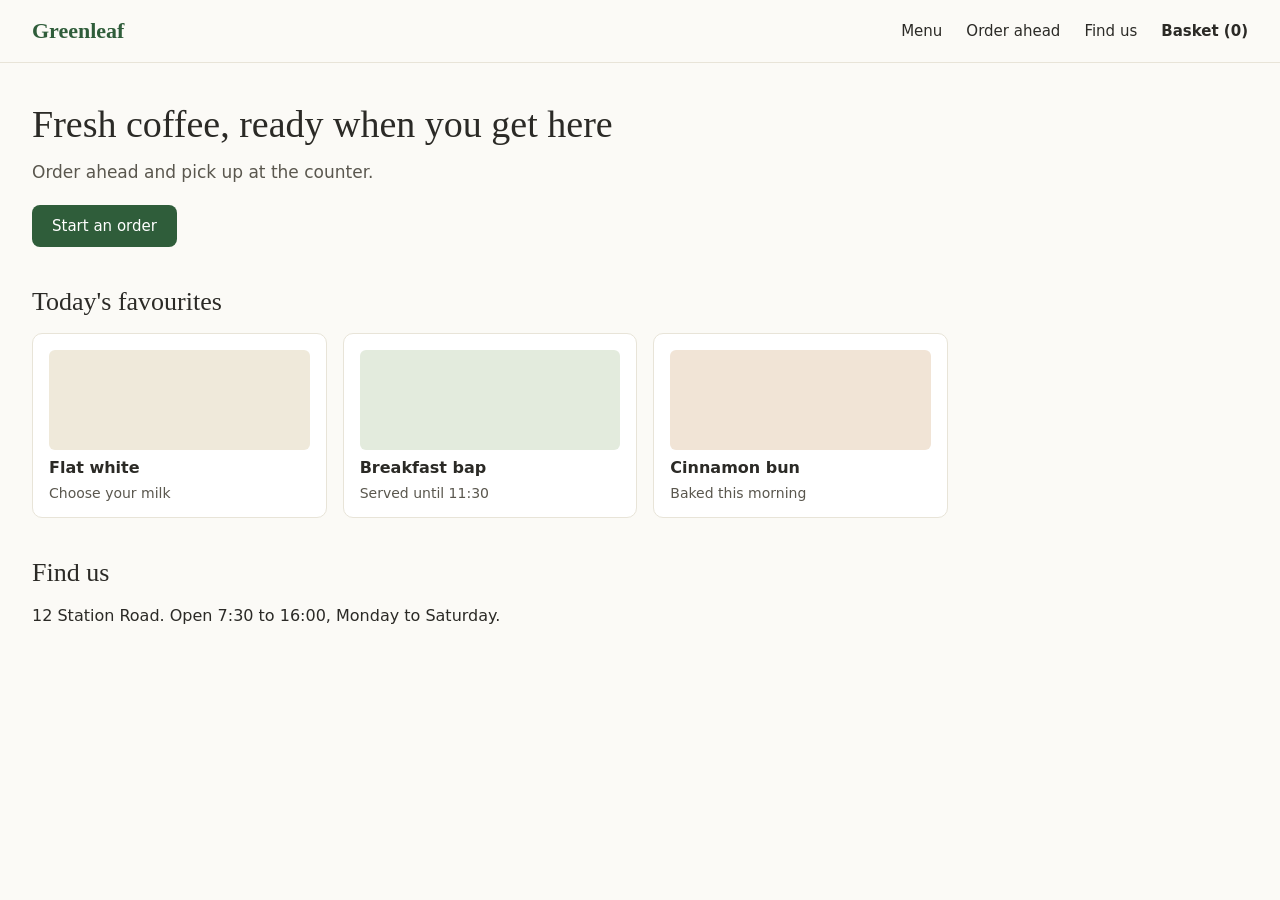
==== tests/greenleaf/prototype/index.html @ 2ffd0eaa "Add files via upload" ====
<!doctype html>
<html lang="en-GB">
<head>
<meta charset="utf-8">
<meta name="viewport" content="width=device-width, initial-scale=1">
<title>Greenleaf Café</title>
<link rel="stylesheet" href="site.css">
<script src="basket.js"></script>
</head>
<body>
<header>
  <a class="logo" href="index.html">Greenleaf</a>
  <nav>
    <a href="menu.html">Menu</a>
    <a href="order.html">Order ahead</a>
    <a href="#find-us">Find us</a>
    <a href="order.html"><strong>Basket (<span class="basket-count">0</span>)</strong></a>
  </nav>
</header>
<main>
  <h1>Fresh coffee, ready when you get here</h1>
  <p class="lead">Order ahead and pick up at the counter.</p>
  <a class="btn" href="menu.html">Start an order</a>

  <h2>Today's favourites</h2>
  <div class="grid">
    <div class="item"><div class="pic"></div><strong>Flat white</strong><span>Choose your milk</span></div>
    <div class="item"><div class="pic" style="background:#E3EBDD"></div><strong>Breakfast bap</strong><span>Served until 11:30</span></div>
    <div class="item"><div class="pic" style="background:#F1E4D6"></div><strong>Cinnamon bun</strong><span>Baked this morning</span></div>
  </div>

  <h2 id="find-us">Find us</h2>
  <p>12 Station Road. Open 7:30 to 16:00, Monday to Saturday.</p>
</main>
</body>
</html>
---- tests/greenleaf/prototype/site.css ----
* { box-sizing: border-box; }
body { margin: 0; font-family: system-ui, -apple-system, "Segoe UI", sans-serif; color: #2B2A26; background: #FBFAF6; }
a { color: #2F5D3A; }
header { display: flex; align-items: center; justify-content: space-between; gap: 16px; padding: 18px 32px; border-bottom: 1px solid #E8E4D8; flex-wrap: wrap; }
.logo { font-family: Georgia, serif; font-size: 22px; font-weight: 700; color: #2F5D3A; text-decoration: none; }
nav { display: flex; gap: 24px; font-size: 15px; flex-wrap: wrap; }
nav a { color: #2B2A26; text-decoration: none; }
nav a:hover { text-decoration: underline; }
main { padding: 40px 32px; max-width: 980px; }
h1 { font-family: Georgia, serif; font-weight: 400; font-size: 38px; line-height: 1.15; margin: 0 0 12px; }
h2 { font-family: Georgia, serif; font-weight: 400; font-size: 26px; margin: 40px 0 16px; }
p { line-height: 1.55; }
.lead { font-size: 17px; color: #5A574E; margin: 0 0 20px; }
.btn { display: inline-block; padding: 12px 20px; border-radius: 8px; background: #2F5D3A; color: #fff; text-decoration: none; font-size: 15px; font-weight: 500; border: none; cursor: pointer; font-family: inherit; }
.btn.secondary { background: #fff; color: #2F5D3A; border: 1px solid #2F5D3A; }
.grid { display: grid; grid-template-columns: repeat(3, minmax(0, 1fr)); gap: 16px; }
.item { background: #fff; border: 1px solid #E8E4D8; border-radius: 10px; padding: 16px; display: flex; flex-direction: column; gap: 8px; }
.item .pic { height: 100px; border-radius: 6px; background: #EFE9DA; }
.item strong { font-size: 16px; }
.item span { font-size: 14px; color: #5A574E; }
.item select { padding: 8px; border-radius: 6px; border: 1px solid #D8D2C2; font: inherit; }
.chips { display: flex; gap: 8px; flex-wrap: wrap; }
.chips a { padding: 6px 14px; border-radius: 999px; border: 1px solid #D8D2C2; text-decoration: none; color: #2B2A26; font-size: 14px; background: #fff; }
.tag { display: inline-block; font-size: 12px; padding: 2px 8px; border-radius: 999px; background: #E3EBDD; color: #2F5D3A; align-self: flex-start; }
.panel { background: #fff; border: 1px solid #E8E4D8; border-radius: 10px; padding: 20px; margin-bottom: 16px; }
.added { color: #2F5D3A; font-size: 14px; min-height: 20px; }
section:target h2 { background: #FFF5D6; }
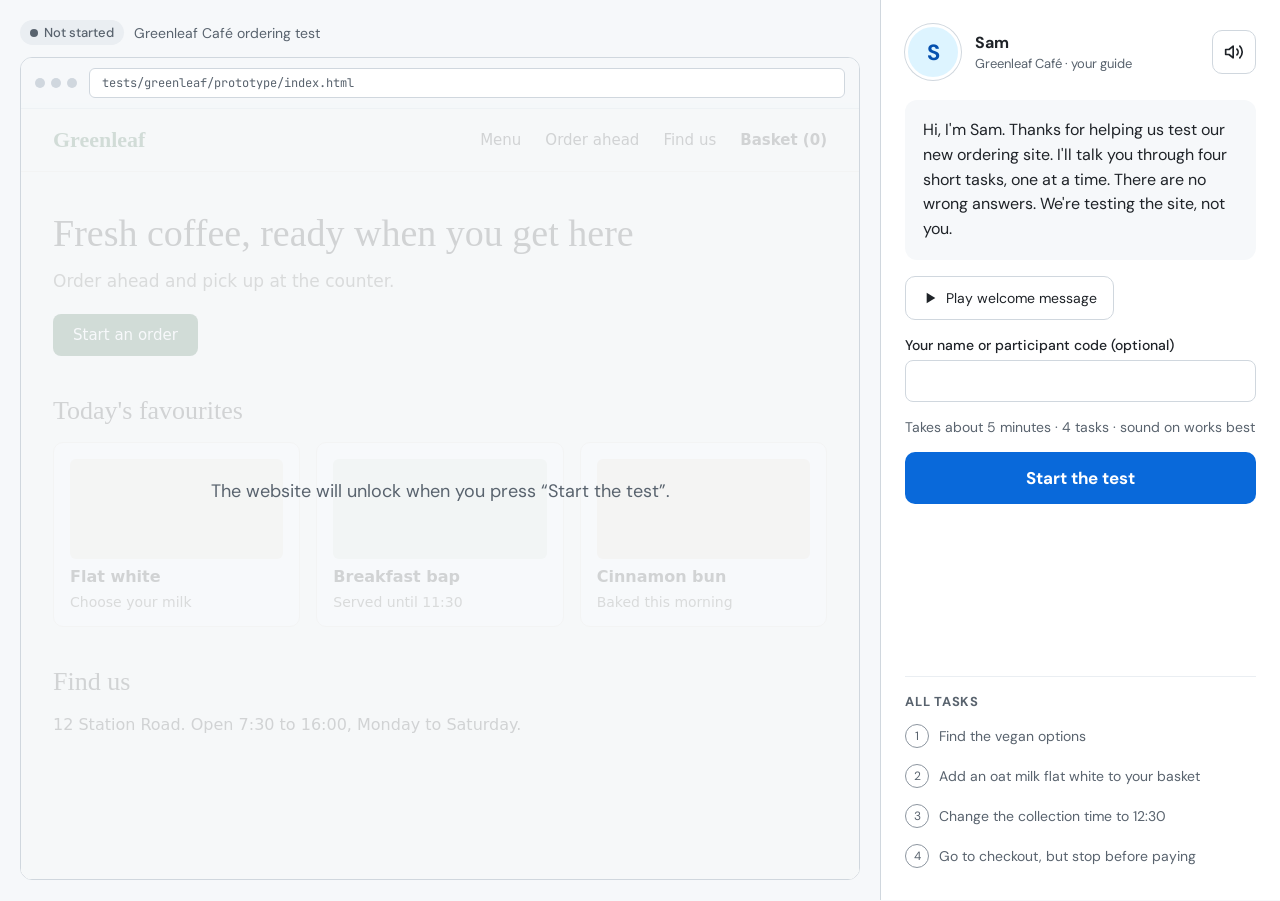
==== commit 9fc0e453: "Add files via upload" ====
--- a/tests/greenleaf/prototype/index.html
+++ b/tests/greenleaf/prototype/index.html
@@ -3,34 +3,623 @@
 <head>
 <meta charset="utf-8">
 <meta name="viewport" content="width=device-width, initial-scale=1">
-<title>Greenleaf Café</title>
-<link rel="stylesheet" href="site.css">
-<script src="basket.js"></script>
+<title>User test</title>
+<link rel="preconnect" href="https://fonts.googleapis.com">
+<link href="https://fonts.googleapis.com/css2?family=DM+Sans:wght@400;500;700&family=JetBrains+Mono:wght@400;500&display=swap" rel="stylesheet">
+<style>
+  :root {
+    --bg: #F6F8FA; --panel: #FFFFFF; --text: #1F2328; --muted: #59636E;
+    --line: #D0D7DE; --soft: #EAEEF2; --blue: #0969DA; --blue-dark: #0550AE;
+    --blue-soft: #DDF4FF; --green: #1A7F37; --green-dark: #116329; --green-soft: #DAFBE1;
+  }
+  * { box-sizing: border-box; }
+  html, body { margin: 0; height: 100%; }
+  body { font-family: 'DM Sans', system-ui, sans-serif; color: var(--text); background: var(--bg); }
+  button { font-family: inherit; cursor: pointer; }
+  button:focus-visible, a:focus-visible, input:focus-visible, textarea:focus-visible { outline: 3px solid var(--blue); outline-offset: 2px; }
+  a { color: var(--blue); }
+  [hidden] { display: none !important; }
+  .sr-only { position: absolute; width: 1px; height: 1px; overflow: hidden; clip: rect(0 0 0 0); white-space: nowrap; }
+
+  .app { display: flex; height: 100vh; }
+  .stage { flex: 1 1 auto; min-width: 0; padding: 20px; display: flex; flex-direction: column; gap: 12px; }
+  .stage-bar { display: flex; align-items: center; justify-content: space-between; gap: 12px; }
+  .stage-bar .left { display: flex; align-items: center; gap: 10px; min-width: 0; }
+  .pill { display: inline-flex; align-items: center; gap: 6px; padding: 4px 10px; border-radius: 999px; background: var(--blue-soft); color: var(--blue-dark); font-size: 13px; font-weight: 500; white-space: nowrap; }
+  .pill::before { content: ""; width: 8px; height: 8px; border-radius: 50%; background: var(--blue); }
+  .pill.waiting { background: var(--soft); color: var(--muted); }
+  .pill.waiting::before { background: var(--muted); }
+  #testTitle { font-size: 14px; color: var(--muted); white-space: nowrap; overflow: hidden; text-overflow: ellipsis; }
+  .linkish { background: none; border: none; color: var(--blue); font-size: 14px; padding: 8px; text-decoration: underline; }
+
+  .browser { flex: 1 1 auto; min-height: 0; background: #fff; border: 1px solid var(--line); border-radius: 12px; overflow: hidden; display: flex; flex-direction: column; position: relative; }
+  .browser-bar { display: flex; align-items: center; gap: 12px; padding: 10px 14px; border-bottom: 1px solid var(--line); background: var(--bg); }
+  .dots { display: flex; gap: 6px; }
+  .dots span { width: 10px; height: 10px; border-radius: 50%; background: var(--line); }
+  .addr { flex: 1 1 auto; min-width: 0; padding: 6px 12px; border-radius: 6px; background: #fff; border: 1px solid var(--line); font-family: 'JetBrains Mono', monospace; font-size: 12px; color: var(--muted); white-space: nowrap; overflow: hidden; text-overflow: ellipsis; }
+  iframe { flex: 1 1 auto; width: 100%; border: 0; background: #fff; }
+  .cover { position: absolute; inset: 45px 0 0 0; background: rgba(246, 248, 250, 0.82); display: flex; align-items: center; justify-content: center; font-size: 18px; color: var(--muted); text-align: center; padding: 24px; }
+
+  .panel { flex: 0 0 400px; background: var(--panel); border-left: 1px solid var(--line); padding: 24px; display: flex; flex-direction: column; gap: 20px; overflow-y: auto; }
+  .host { display: flex; align-items: center; gap: 14px; }
+  .avatar { width: 56px; height: 56px; border-radius: 50%; background: var(--blue-soft); color: var(--blue-dark); display: flex; align-items: center; justify-content: center; font-size: 22px; font-weight: 700; flex: 0 0 auto; border: 3px solid #fff; box-shadow: 0 0 0 1px var(--line); overflow: hidden; transition: border-color .2s; }
+  .avatar img { width: 100%; height: 100%; object-fit: cover; }
+  .avatar.speaking { border-color: var(--blue); animation: pulse 1.4s ease-in-out infinite; }
+  @keyframes pulse { 50% { box-shadow: 0 0 0 6px var(--blue-soft); } }
+  @media (prefers-reduced-motion: reduce) { .avatar.speaking { animation: none; } }
+  .host-text { display: flex; flex-direction: column; gap: 2px; min-width: 0; }
+  .host-text strong { font-size: 16px; }
+  .host-text span { font-size: 13px; color: var(--muted); }
+  .icon-btn { margin-left: auto; width: 44px; height: 44px; border-radius: 10px; border: 1px solid var(--line); background: #fff; display: flex; align-items: center; justify-content: center; color: var(--text); flex: 0 0 auto; }
+
+  .stack { display: flex; flex-direction: column; gap: 16px; }
+  .bubble { margin: 0; background: var(--bg); border-radius: 12px; padding: 18px; font-size: 16px; line-height: 1.55; white-space: pre-line; }
+  .meta { margin: 0; font-size: 14px; color: var(--muted); }
+  label.field { display: flex; flex-direction: column; gap: 6px; font-size: 14px; font-weight: 500; }
+  label.field input, label.field textarea { font: inherit; font-weight: 400; font-size: 15px; padding: 10px 12px; border: 1px solid var(--line); border-radius: 8px; }
+  .btn { min-height: 44px; padding: 0 16px; border-radius: 10px; border: 1px solid var(--line); background: #fff; font-size: 15px; color: var(--text); display: inline-flex; align-items: center; justify-content: center; gap: 8px; }
+  .btn.small { align-self: flex-start; font-size: 14px; }
+  .btn.primary { min-height: 52px; border: none; background: var(--blue); color: #fff; font-size: 17px; font-weight: 700; }
+  .btn.go { min-height: 52px; border: none; background: var(--green); color: #fff; font-size: 17px; font-weight: 700; }
+  .btn:disabled { opacity: .6; cursor: default; }
+
+  .progress-top { display: flex; justify-content: space-between; font-size: 14px; color: var(--muted); }
+  .bar { height: 6px; background: var(--soft); border-radius: 3px; overflow: hidden; margin-top: 8px; }
+  .bar div { height: 100%; width: 0; background: var(--blue); border-radius: 3px; transition: width .4s; }
+  .card { border: 2px solid var(--blue); border-radius: 12px; padding: 18px; display: flex; flex-direction: column; gap: 12px; transition: border-color .2s, background .2s; }
+  .card h2 { margin: 0; font-size: 21px; line-height: 1.3; }
+  .card p { margin: 0; font-size: 16px; line-height: 1.55; color: #31373D; white-space: pre-line; }
+  .hint { display: flex; align-items: center; gap: 8px; font-size: 13px; color: var(--muted); border-top: 1px solid var(--soft); padding-top: 10px; }
+  .card.complete { border-color: var(--green); background: var(--green-soft); }
+  .card.complete .hint { color: var(--green-dark); font-weight: 700; }
+
+  .done-box { background: var(--green-soft); border-radius: 12px; padding: 18px; display: flex; flex-direction: column; gap: 6px; }
+  .done-box strong { font-size: 19px; color: var(--green-dark); }
+  .done-box span { font-size: 15px; line-height: 1.5; white-space: pre-line; }
+  table { width: 100%; border-collapse: collapse; font-size: 14px; }
+  td { padding: 8px 0; border-bottom: 1px solid var(--soft); vertical-align: top; }
+  td.num { font-family: 'JetBrains Mono', monospace; color: var(--muted); text-align: right; white-space: nowrap; padding-left: 12px; }
+  .status { font-size: 14px; margin: 0; }
+  .status.ok { color: var(--green-dark); }
+  .status.warn { color: #9A6700; }
+
+  .list { margin-top: auto; border-top: 1px solid var(--soft); padding-top: 16px; }
+  .list h3 { margin: 0 0 6px; font-size: 13px; color: var(--muted); text-transform: uppercase; letter-spacing: .06em; }
+  .list ol { list-style: none; margin: 0; padding: 0; }
+  .list li { display: flex; align-items: center; gap: 10px; padding: 8px 0; font-size: 14px; }
+  .mark { width: 24px; height: 24px; border-radius: 50%; display: flex; align-items: center; justify-content: center; font-size: 12px; flex: 0 0 auto; border: 1px solid #8C959F; color: var(--muted); }
+  li.current .mark { background: var(--blue); border-color: var(--blue); color: #fff; font-weight: 700; }
+  li.done .mark { background: var(--green); border-color: var(--green); color: #fff; }
+  li.skipped .mark { background: var(--soft); }
+  li.upcoming span.t { color: var(--muted); }
+
+  .small-screen, .error-screen { display: none; position: fixed; inset: 0; background: var(--bg); align-items: center; justify-content: center; padding: 32px; text-align: center; }
+  .small-screen div, .error-screen div { max-width: 420px; display: flex; flex-direction: column; gap: 12px; }
+  .small-screen h1, .error-screen h1 { margin: 0; font-size: 24px; }
+  .small-screen p, .error-screen p { margin: 0; font-size: 16px; line-height: 1.5; color: var(--muted); }
+  .error-screen.show { display: flex; }
+  @media (max-width: 899px) {
+    .app { display: none; }
+    .small-screen { display: flex; }
+  }
+</style>
 </head>
 <body>
-<header>
-  <a class="logo" href="index.html">Greenleaf</a>
-  <nav>
-    <a href="menu.html">Menu</a>
-    <a href="order.html">Order ahead</a>
-    <a href="#find-us">Find us</a>
-    <a href="order.html"><strong>Basket (<span class="basket-count">0</span>)</strong></a>
-  </nav>
-</header>
-<main>
-  <h1>Fresh coffee, ready when you get here</h1>
-  <p class="lead">Order ahead and pick up at the counter.</p>
-  <a class="btn" href="menu.html">Start an order</a>
-
-  <h2>Today's favourites</h2>
-  <div class="grid">
-    <div class="item"><div class="pic"></div><strong>Flat white</strong><span>Choose your milk</span></div>
-    <div class="item"><div class="pic" style="background:#E3EBDD"></div><strong>Breakfast bap</strong><span>Served until 11:30</span></div>
-    <div class="item"><div class="pic" style="background:#F1E4D6"></div><strong>Cinnamon bun</strong><span>Baked this morning</span></div>
+
+<div class="small-screen" role="alert">
+  <div>
+    <h1>Please use a laptop or desktop</h1>
+    <p>This test is for a website viewed on a bigger screen. Open this link on a computer, or make your browser window wider.</p>
   </div>
-
-  <h2 id="find-us">Find us</h2>
-  <p>12 Station Road. Open 7:30 to 16:00, Monday to Saturday.</p>
-</main>
+</div>
+
+<div class="error-screen" id="errorScreen" role="alert">
+  <div>
+    <h1>This test couldn't be loaded</h1>
+    <p id="errorText"></p>
+  </div>
+</div>
+
+<div class="app" id="app">
+  <main class="stage">
+    <div class="stage-bar">
+      <div class="left">
+        <span class="pill waiting" id="statePill">Not started</span>
+        <span id="testTitle"></span>
+      </div>
+      <button type="button" class="linkish" id="leaveBtn" hidden>Finish early</button>
+    </div>
+    <div class="browser">
+      <div class="browser-bar">
+        <div class="dots" aria-hidden="true"><span></span><span></span><span></span></div>
+        <div class="addr" id="addr" aria-label="Current page in the prototype"></div>
+      </div>
+      <iframe id="proto" title="Website being tested"></iframe>
+      <div class="cover" id="cover">The website will unlock when you press “Start the test”.</div>
+    </div>
+  </main>
+
+  <aside class="panel" aria-label="Test guide">
+    <div class="host">
+      <div class="avatar" id="avatar" aria-hidden="true"></div>
+      <div class="host-text">
+        <strong id="guideName"></strong>
+        <span id="guideRole"></span>
+      </div>
+      <button type="button" class="icon-btn" id="audioBtn" aria-pressed="true" aria-label="Audio guide is on. Turn it off">
+        <svg id="iconOn" width="20" height="20" viewBox="0 0 24 24" fill="none" stroke="currentColor" stroke-width="2" stroke-linecap="round" stroke-linejoin="round" aria-hidden="true"><path d="M11 5 6 9H2v6h4l5 4V5z"/><path d="M15.5 8.5a5 5 0 0 1 0 7"/><path d="M19 5a10 10 0 0 1 0 14"/></svg>
+        <svg id="iconOff" hidden width="20" height="20" viewBox="0 0 24 24" fill="none" stroke="currentColor" stroke-width="2" stroke-linecap="round" stroke-linejoin="round" aria-hidden="true"><path d="M11 5 6 9H2v6h4l5 4V5z"/><path d="m22 9-6 6"/><path d="m16 9 6 6"/></svg>
+      </button>
+    </div>
+
+    <!-- Welcome -->
+    <section class="stack" id="welcomeView">
+      <p class="bubble" id="welcomeText"></p>
+      <button type="button" class="btn small" id="introBtn">
+        <svg width="16" height="16" viewBox="0 0 24 24" fill="currentColor" aria-hidden="true"><path d="M7 4v16l13-8z"/></svg>
+        Play welcome message
+      </button>
+      <label class="field">Your name or participant code (optional)
+        <input type="text" id="participant" autocomplete="off">
+      </label>
+      <p class="meta" id="meta"></p>
+      <button type="button" class="btn primary" id="startBtn">Start the test</button>
+    </section>
+
+    <!-- Task -->
+    <section class="stack" id="taskView" hidden>
+      <div>
+        <div class="progress-top"><span id="taskCount"></span><span id="speakingLabel"></span></div>
+        <div class="bar"><div id="barFill"></div></div>
+      </div>
+      <div class="card" id="card">
+        <h2 id="taskTitle" tabindex="-1"></h2>
+        <p id="taskText"></p>
+        <button type="button" class="btn small" id="replayBtn">
+          <svg width="16" height="16" viewBox="0 0 24 24" fill="none" stroke="currentColor" stroke-width="2" stroke-linecap="round" stroke-linejoin="round" aria-hidden="true"><path d="M3 12a9 9 0 1 0 3-6.7L3 8"/><path d="M3 3v5h5"/></svg>
+          Hear it again
+        </button>
+        <div class="hint" id="hint"></div>
+      </div>
+      <button type="button" class="btn go" id="doneBtn">
+        <svg width="20" height="20" viewBox="0 0 24 24" fill="none" stroke="currentColor" stroke-width="2.5" stroke-linecap="round" stroke-linejoin="round" aria-hidden="true"><path d="M20 6 9 17l-5-5"/></svg>
+        I've done this
+      </button>
+      <button type="button" class="btn" id="skipBtn">I'm stuck, skip this task</button>
+    </section>
+
+    <!-- Finish -->
+    <section class="stack" id="finishView" hidden>
+      <div class="done-box">
+        <strong>That's everything, thank you</strong>
+        <span id="thanksText"></span>
+      </div>
+      <label class="field">Anything else you'd like to tell us? (optional)
+        <textarea id="comment" rows="4"></textarea>
+      </label>
+      <button type="button" class="btn primary" id="sendBtn">Send my results</button>
+      <p class="status" id="sendStatus" role="status"></p>
+      <button type="button" class="btn small" id="downloadBtn" hidden>Download my results</button>
+      <div>
+        <h3 style="margin:0 0 6px;font-size:14px">Your session</h3>
+        <table><tbody id="resultsBody"></tbody></table>
+      </div>
+    </section>
+
+    <div class="list" id="listWrap">
+      <h3>All tasks</h3>
+      <ol id="taskList"></ol>
+    </div>
+  </aside>
+</div>
+
+<div class="sr-only" aria-live="polite" id="live"></div>
+
+<script>
+(() => {
+  // Which test to run: index.html?test=folder-name (folders live in tests/)
+  const DEFAULT_TEST = 'greenleaf';
+  const params = new URLSearchParams(location.search);
+  const testId = (params.get('test') || DEFAULT_TEST).replace(/[^a-z0-9_-]/gi, '');
+  const base = 'tests/' + testId + '/';
+  const $ = id => document.getElementById(id);
+
+  let test = null;
+  let tasks = [];
+  let step = -1;
+  let audioOn = true;
+  let speaking = false;
+  let currentAudio = null;
+  let results = [];
+  let taskStart = 0, clicks = 0, pages = 0, lastLoc = '';
+  let completing = false;
+  let sameOrigin = true;
+  let startedAt = null;
+  let sent = false;
+
+  // ---------- loading ----------
+  async function load() {
+    try {
+      if (params.get('preview') === '1') {
+        const saved = JSON.parse(localStorage.getItem('usertest-preview') || 'null');
+        if (!saved) throw new Error('No preview found. Press Preview again in the builder.');
+        test = saved;
+      } else {
+        const r = await fetch(base + 'test.json', { cache: 'no-store' });
+        if (!r.ok) throw new Error('Could not find ' + base + 'test.json (error ' + r.status + ').');
+        test = await r.json();
+      }
+    } catch (e) {
+      $('errorText').textContent = e.message;
+      $('errorScreen').classList.add('show');
+      $('app').hidden = true;
+      return;
+    }
+    tasks = Array.isArray(test.tasks) ? test.tasks : [];
+    setup();
+  }
+
+  function setup() {
+    const g = test.guide || {};
+    document.title = (test.title || 'User test');
+    $('testTitle').textContent = test.title || '';
+    $('guideName').textContent = g.name || 'Your guide';
+    $('guideRole').textContent = g.role || '';
+    if (g.photo) {
+      const img = document.createElement('img');
+      img.src = assetUrl(g.photo);
+      img.alt = '';
+      img.onerror = () => { $('avatar').textContent = initial(g.name); };
+      $('avatar').appendChild(img);
+    } else {
+      $('avatar').textContent = initial(g.name);
+    }
+    $('welcomeText').textContent = test.welcome || 'Thanks for taking part. I will guide you through a few short tasks.';
+    const mins = test.minutes ? 'Takes about ' + test.minutes + ' minutes · ' : '';
+    $('meta').textContent = mins + tasks.length + ' task' + (tasks.length === 1 ? '' : 's') + ' · sound on works best';
+    $('thanksText').textContent = test.thanks || 'Your answers help us fix the confusing bits.';
+    renderList();
+
+    const start = (test.prototype && test.prototype.start) || 'index.html';
+    const src = /^https?:\/\//i.test(start) ? start : base + 'prototype/' + start.replace(/^\.?\//, '');
+    sameOrigin = new URL(src, location.href).origin === location.origin;
+    $('proto').src = src;
+    $('addr').textContent = sameOrigin ? 'index.html' : src;
+    if (!('speechSynthesis' in window)) {
+      // no voice support: keep audio for uploaded files only
+    }
+  }
+
+  function initial(name) { return (name || '?').trim().charAt(0).toUpperCase(); }
+  function assetUrl(p) { return /^https?:\/\//i.test(p) ? p : base + p.replace(/^\.?\//, ''); }
+
+  // ---------- task list ----------
+  function renderList() {
+    const ol = $('taskList');
+    ol.innerHTML = '';
+    tasks.forEach((t, i) => {
+      const li = document.createElement('li');
+      const r = results[i];
+      let cls = 'upcoming', mark = String(i + 1);
+      if (r && r.outcome === 'Completed') { cls = 'done'; mark = '✓'; }
+      else if (r) { cls = 'skipped'; mark = '–'; }
+      else if (i === step) cls = 'current';
+      li.className = cls;
+      const m = document.createElement('span');
+      m.className = 'mark'; m.setAttribute('aria-hidden', 'true'); m.textContent = mark;
+      const s = document.createElement('span');
+      s.className = 't'; s.textContent = t.title;
+      const sr = document.createElement('span');
+      sr.className = 'sr-only';
+      sr.textContent = cls === 'done' ? ' (done)' : cls === 'skipped' ? ' (skipped)' : cls === 'current' ? ' (current task)' : '';
+      li.append(m, s, sr);
+      ol.appendChild(li);
+    });
+  }
+
+  // ---------- audio ----------
+  function stopAudio() {
+    try { window.speechSynthesis && speechSynthesis.cancel(); } catch (e) {}
+    if (currentAudio) { currentAudio.pause(); currentAudio = null; }
+    setSpeaking(false);
+  }
+  function setSpeaking(on) {
+    speaking = on;
+    $('avatar').classList.toggle('speaking', on);
+    $('speakingLabel').textContent = on ? (((test.guide || {}).name || 'Guide') + ' is speaking…') : '';
+  }
+  function pickVoice() {
+    const voices = speechSynthesis.getVoices();
+    const want = (test.voice || 'en-GB').toLowerCase();
+    return voices.find(v => v.lang.toLowerCase() === want && /natural|google|online/i.test(v.name))
+        || voices.find(v => v.lang.toLowerCase() === want)
+        || voices.find(v => v.lang.toLowerCase().startsWith(want.slice(0, 2)));
+  }
+  function say(text, file) {
+    stopAudio();
+    if (!audioOn) return;
+    if (file) {
+      const a = new Audio(assetUrl(file));
+      currentAudio = a;
+      a.onplay = () => setSpeaking(true);
+      a.onended = () => { setSpeaking(false); currentAudio = null; };
+      a.onerror = () => { currentAudio = null; tts(text); };
+      a.play().catch(() => tts(text));
+      return;
+    }
+    tts(text);
+  }
+  function tts(text) {
+    if (!('speechSynthesis' in window) || !text) return;
+    const u = new SpeechSynthesisUtterance(text);
+    const v = pickVoice();
+    if (v) u.voice = v;
+    u.lang = (v && v.lang) || test.voice || 'en-GB';
+    u.rate = test.voiceRate || 1;
+    u.onstart = () => setSpeaking(true);
+    u.onend = u.onerror = () => setSpeaking(false);
+    speechSynthesis.speak(u);
+  }
+  function taskScript(i) {
+    const t = tasks[i];
+    return 'Task ' + (i + 1) + '. ' + t.title + '. ' + (t.say || '');
+  }
+  function speakTask(i) {
+    const t = tasks[i];
+    const a = t.audio || {};
+    if (a.type === 'none') { stopAudio(); return; }
+    say(taskScript(i), a.type === 'file' ? a.src : null);
+  }
+  if ('speechSynthesis' in window) speechSynthesis.onvoiceschanged = () => {};
+
+  // ---------- prototype watching ----------
+  function relLocation() {
+    try {
+      const loc = $('proto').contentWindow.location;
+      let path = decodeURIComponent(loc.pathname);
+      const marker = '/' + base + 'prototype/';
+      const at = path.indexOf(marker);
+      path = at >= 0 ? path.slice(at + marker.length) : path.split('/').pop();
+      if (path === '' || path.endsWith('/')) path += 'index.html';
+      return { path, hash: loc.hash.replace(/^#/, '') };
+    } catch (e) {
+      sameOrigin = false;
+      return null;
+    }
+  }
+  function matchesPage(rel, match) {
+    if (!rel || !match) return false;
+    let m = match.trim().replace(/^\.?\//, '');
+    let [mp, mh] = m.split('#');
+    if (mp && mp.endsWith('/')) mp += 'index.html';
+    const pathOk = !mp || rel.path === mp || rel.path.endsWith('/' + mp);
+    const hashOk = mh === undefined || rel.hash === mh;
+    return pathOk && hashOk;
+  }
+  function checkLocation() {
+    if (!sameOrigin) return;
+    const rel = relLocation();
+    if (!rel) return;
+    const key = rel.path + (rel.hash ? '#' + rel.hash : '');
+    if (key !== lastLoc) {
+      lastLoc = key;
+      $('addr').textContent = key;
+      if (step >= 0 && step < tasks.length) pages++;
+    }
+    const t = tasks[step];
+    if (t && t.check && t.check.type === 'page' && matchesPage(rel, t.check.match)) complete('auto');
+  }
+  function clickMatches(target, match) {
+    if (!match) return false;
+    const m = match.trim();
+    try { if (target.closest(m)) return true; } catch (e) { /* not a CSS selector, try text */ }
+    const el = target.closest('a, button, [role="button"], input[type="submit"], input[type="button"], label, summary');
+    if (!el) return false;
+    const txt = (el.textContent || el.value || el.getAttribute('aria-label') || '').replace(/\s+/g, ' ').trim().toLowerCase();
+    return txt === m.toLowerCase() || txt.includes(m.toLowerCase());
+  }
+  function onProtoClick(e) {
+    if (step < 0 || step >= tasks.length) return;
+    clicks++;
+    const t = tasks[step];
+    if (t.check && t.check.type === 'click' && clickMatches(e.target, t.check.match)) {
+      setTimeout(() => complete('auto'), 80);
+    }
+  }
+  $('proto').addEventListener('load', () => {
+    let doc = null;
+    try { doc = $('proto').contentDocument; } catch (e) { doc = null; }
+    if (!doc) { sameOrigin = false; return; }
+    sameOrigin = true;
+    doc.addEventListener('click', onProtoClick, true);
+    try { $('proto').contentWindow.addEventListener('hashchange', checkLocation); } catch (e) {}
+    checkLocation();
+  });
+  setInterval(checkLocation, 400);
+
+  // ---------- flow ----------
+  function startTest() {
+    startedAt = new Date();
+    $('welcomeView').hidden = true;
+    $('taskView').hidden = false;
+    $('cover').hidden = true;
+    $('leaveBtn').hidden = false;
+    $('statePill').textContent = 'Test in progress';
+    $('statePill').classList.remove('waiting');
+    if (!tasks.length) { finish(); return; }
+    step = 0;
+    showTask();
+  }
+
+  function showTask() {
+    const t = tasks[step];
+    completing = false;
+    clicks = 0; pages = 0;
+    taskStart = performance.now();
+    const rel = relLocation();
+    lastLoc = rel ? rel.path + (rel.hash ? '#' + rel.hash : '') : '';
+    $('card').classList.remove('complete');
+    $('taskCount').textContent = 'Task ' + (step + 1) + ' of ' + tasks.length;
+    $('barFill').style.width = Math.round(step / tasks.length * 100) + '%';
+    $('taskTitle').textContent = t.title;
+    $('taskText').textContent = t.say || '';
+    $('hint').textContent = hintFor(t);
+    $('doneBtn').disabled = false; $('skipBtn').disabled = false;
+    renderList();
+    $('live').textContent = 'Task ' + (step + 1) + ' of ' + tasks.length + ': ' + t.title;
+    $('taskTitle').focus({ preventScroll: true });
+    speakTask(step);
+    // A page check might already be true (e.g. task asks to stay on the home page)
+    setTimeout(checkLocation, 300);
+  }
+
+  function hintFor(t) {
+    const type = t.check && t.check.type;
+    if (type === 'page' && sameOrigin) return 'This ticks itself off when you get there. You can also press the green button.';
+    if (type === 'click' && sameOrigin) return 'This ticks itself off when you do it. You can also press the green button.';
+    return 'Press the green button when you have done it.';
+  }
+
+  function complete(method) {
+    if (completing || step < 0 || step >= tasks.length) return;
+    completing = true;
+    const t = tasks[step];
+    const secs = Math.max(1, Math.round((performance.now() - taskStart) / 1000));
+    results[step] = {
+      task: step + 1,
+      title: t.title,
+      outcome: method === 'skipped' ? 'Skipped' : 'Completed',
+      method: method,               // auto | manual | skipped
+      seconds: secs,
+      clicks: clicks,
+      pages: pages
+    };
+    $('doneBtn').disabled = true; $('skipBtn').disabled = true;
+    if (method !== 'skipped') {
+      $('card').classList.add('complete');
+      $('hint').textContent = method === 'auto' ? 'Done, that ticked itself off' : 'Done';
+      $('live').textContent = 'Task ' + (step + 1) + ' done';
+    } else {
+      $('live').textContent = 'Task ' + (step + 1) + ' skipped';
+    }
+    renderList();
+    stopAudio();
+    setTimeout(() => {
+      step++;
+      if (step >= tasks.length) finish(); else showTask();
+    }, method === 'auto' ? 1300 : 700);
+  }
+
+  function finish(early) {
+    stopAudio();
+    for (let i = 0; i < tasks.length; i++) {
+      if (!results[i]) results[i] = { task: i + 1, title: tasks[i].title, outcome: 'Not attempted', method: 'none', seconds: 0, clicks: 0, pages: 0 };
+    }
+    step = tasks.length;
+    $('taskView').hidden = true;
+    $('welcomeView').hidden = true;
+    $('finishView').hidden = false;
+    $('listWrap').hidden = true;
+    $('leaveBtn').hidden = true;
+    $('cover').hidden = false;
+    $('cover').textContent = 'The test is finished. Thank you!';
+    $('cover').style.background = 'rgba(246, 248, 250, 0.96)';
+    $('statePill').textContent = 'Finished';
+    $('statePill').classList.add('waiting');
+    const tb = $('resultsBody');
+    tb.innerHTML = '';
+    results.forEach(r => {
+      const tr = document.createElement('tr');
+      const a = document.createElement('td'); a.textContent = r.task + '. ' + r.title;
+      const b = document.createElement('td'); b.className = 'num';
+      b.textContent = r.outcome === 'Completed' ? r.seconds + 's' : r.outcome;
+      tr.append(a, b); tb.appendChild(tr);
+    });
+    if (!test.results || test.results.type !== 'sheet' || !test.results.url) {
+      $('sendBtn').textContent = 'Download my results';
+    }
+    say(test.thanks ? 'That is everything. ' + test.thanks : 'That is everything. Thank you for your help.');
+  }
+
+  function payload() {
+    return {
+      testId: testId,
+      test: test.title || testId,
+      participant: $('participant').value.trim(),
+      startedAt: startedAt ? startedAt.toISOString() : null,
+      finishedAt: new Date().toISOString(),
+      comment: $('comment').value.trim(),
+      screen: innerWidth + 'x' + innerHeight,
+      browser: navigator.userAgent,
+      tasks: results
+    };
+  }
+
+  function download() {
+    const data = payload();
+    const blob = new Blob([JSON.stringify(data, null, 2)], { type: 'application/json' });
+    const a = document.createElement('a');
+    const who = (data.participant || 'participant').replace(/[^a-z0-9_-]/gi, '-');
+    a.href = URL.createObjectURL(blob);
+    a.download = testId + '-results-' + who + '-' + Date.now() + '.json';
+    document.body.appendChild(a); a.click(); a.remove();
+    setTimeout(() => URL.revokeObjectURL(a.href), 2000);
+  }
+
+  async function send() {
+    const r = test.results || {};
+    const status = $('sendStatus');
+    if (r.type !== 'sheet' || !r.url) {
+      download();
+      sent = true;
+      status.className = 'status ok';
+      status.textContent = 'Results file saved. Please send it to the person running the test.';
+      return;
+    }
+    $('sendBtn').disabled = true;
+    status.className = 'status';
+    status.textContent = 'Sending…';
+    try {
+      // Apps Script web apps don't return CORS headers, so send as no-cors text.
+      await fetch(r.url, { method: 'POST', mode: 'no-cors', headers: { 'Content-Type': 'text/plain;charset=utf-8' }, body: JSON.stringify(payload()) });
+      sent = true;
+      status.className = 'status ok';
+      status.textContent = 'Sent. Thank you, you can close this tab now.';
+      $('sendBtn').textContent = 'Sent';
+      $('downloadBtn').hidden = false;
+      $('downloadBtn').textContent = 'Download a copy';
+    } catch (e) {
+      $('sendBtn').disabled = false;
+      status.className = 'status warn';
+      status.textContent = "We couldn't send your results. Please download them and pass the file on instead.";
+      $('downloadBtn').hidden = false;
+    }
+  }
+
+  function toggleAudio() {
+    audioOn = !audioOn;
+    if (!audioOn) stopAudio();
+    $('audioBtn').setAttribute('aria-pressed', String(audioOn));
+    $('audioBtn').setAttribute('aria-label', audioOn ? 'Audio guide is on. Turn it off' : 'Audio guide is off. Turn it on');
+    $('iconOn').hidden = !audioOn; $('iconOff').hidden = audioOn;
+  }
+
+  // ---------- events ----------
+  $('startBtn').addEventListener('click', startTest);
+  $('introBtn').addEventListener('click', () => say(test.welcome || ''));
+  $('replayBtn').addEventListener('click', () => { if (!audioOn) toggleAudio(); speakTask(step); });
+  $('doneBtn').addEventListener('click', () => complete('manual'));
+  $('skipBtn').addEventListener('click', () => complete('skipped'));
+  $('leaveBtn').addEventListener('click', () => finish(true));
+  $('audioBtn').addEventListener('click', toggleAudio);
+  $('sendBtn').addEventListener('click', send);
+  $('downloadBtn').addEventListener('click', download);
+  window.addEventListener('beforeunload', e => {
+    if (startedAt && !sent) { e.preventDefault(); e.returnValue = ''; }
+  });
+
+  load();
+})();
+</script>
 </body>
 </html>
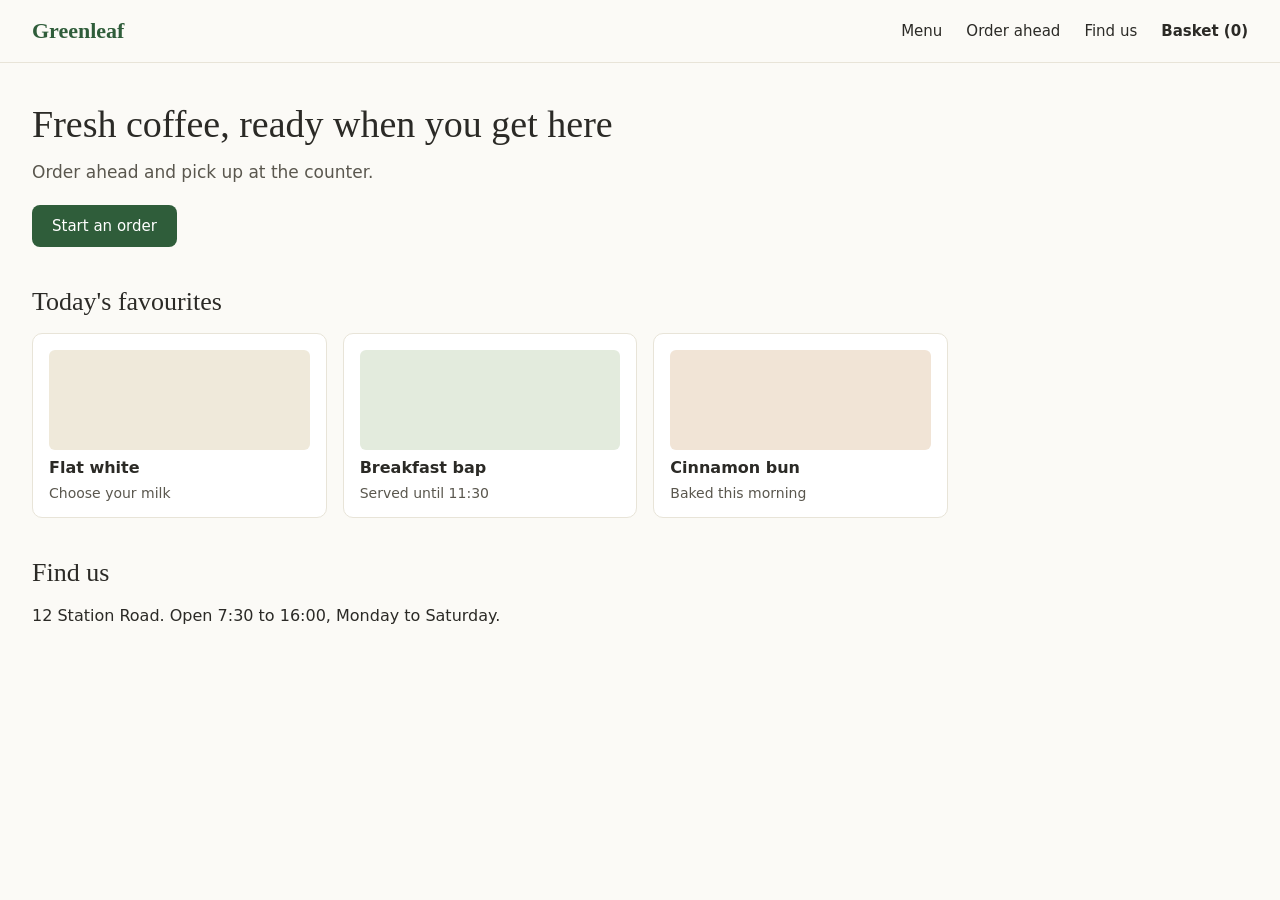
==== commit c4e28729: "Add files via upload" ====
--- a/tests/greenleaf/prototype/index.html
+++ b/tests/greenleaf/prototype/index.html
@@ -3,623 +3,34 @@
 <head>
 <meta charset="utf-8">
 <meta name="viewport" content="width=device-width, initial-scale=1">
-<title>User test</title>
-<link rel="preconnect" href="https://fonts.googleapis.com">
-<link href="https://fonts.googleapis.com/css2?family=DM+Sans:wght@400;500;700&family=JetBrains+Mono:wght@400;500&display=swap" rel="stylesheet">
-<style>
-  :root {
-    --bg: #F6F8FA; --panel: #FFFFFF; --text: #1F2328; --muted: #59636E;
-    --line: #D0D7DE; --soft: #EAEEF2; --blue: #0969DA; --blue-dark: #0550AE;
-    --blue-soft: #DDF4FF; --green: #1A7F37; --green-dark: #116329; --green-soft: #DAFBE1;
-  }
-  * { box-sizing: border-box; }
-  html, body { margin: 0; height: 100%; }
-  body { font-family: 'DM Sans', system-ui, sans-serif; color: var(--text); background: var(--bg); }
-  button { font-family: inherit; cursor: pointer; }
-  button:focus-visible, a:focus-visible, input:focus-visible, textarea:focus-visible { outline: 3px solid var(--blue); outline-offset: 2px; }
-  a { color: var(--blue); }
-  [hidden] { display: none !important; }
-  .sr-only { position: absolute; width: 1px; height: 1px; overflow: hidden; clip: rect(0 0 0 0); white-space: nowrap; }
-
-  .app { display: flex; height: 100vh; }
-  .stage { flex: 1 1 auto; min-width: 0; padding: 20px; display: flex; flex-direction: column; gap: 12px; }
-  .stage-bar { display: flex; align-items: center; justify-content: space-between; gap: 12px; }
-  .stage-bar .left { display: flex; align-items: center; gap: 10px; min-width: 0; }
-  .pill { display: inline-flex; align-items: center; gap: 6px; padding: 4px 10px; border-radius: 999px; background: var(--blue-soft); color: var(--blue-dark); font-size: 13px; font-weight: 500; white-space: nowrap; }
-  .pill::before { content: ""; width: 8px; height: 8px; border-radius: 50%; background: var(--blue); }
-  .pill.waiting { background: var(--soft); color: var(--muted); }
-  .pill.waiting::before { background: var(--muted); }
-  #testTitle { font-size: 14px; color: var(--muted); white-space: nowrap; overflow: hidden; text-overflow: ellipsis; }
-  .linkish { background: none; border: none; color: var(--blue); font-size: 14px; padding: 8px; text-decoration: underline; }
-
-  .browser { flex: 1 1 auto; min-height: 0; background: #fff; border: 1px solid var(--line); border-radius: 12px; overflow: hidden; display: flex; flex-direction: column; position: relative; }
-  .browser-bar { display: flex; align-items: center; gap: 12px; padding: 10px 14px; border-bottom: 1px solid var(--line); background: var(--bg); }
-  .dots { display: flex; gap: 6px; }
-  .dots span { width: 10px; height: 10px; border-radius: 50%; background: var(--line); }
-  .addr { flex: 1 1 auto; min-width: 0; padding: 6px 12px; border-radius: 6px; background: #fff; border: 1px solid var(--line); font-family: 'JetBrains Mono', monospace; font-size: 12px; color: var(--muted); white-space: nowrap; overflow: hidden; text-overflow: ellipsis; }
-  iframe { flex: 1 1 auto; width: 100%; border: 0; background: #fff; }
-  .cover { position: absolute; inset: 45px 0 0 0; background: rgba(246, 248, 250, 0.82); display: flex; align-items: center; justify-content: center; font-size: 18px; color: var(--muted); text-align: center; padding: 24px; }
-
-  .panel { flex: 0 0 400px; background: var(--panel); border-left: 1px solid var(--line); padding: 24px; display: flex; flex-direction: column; gap: 20px; overflow-y: auto; }
-  .host { display: flex; align-items: center; gap: 14px; }
-  .avatar { width: 56px; height: 56px; border-radius: 50%; background: var(--blue-soft); color: var(--blue-dark); display: flex; align-items: center; justify-content: center; font-size: 22px; font-weight: 700; flex: 0 0 auto; border: 3px solid #fff; box-shadow: 0 0 0 1px var(--line); overflow: hidden; transition: border-color .2s; }
-  .avatar img { width: 100%; height: 100%; object-fit: cover; }
-  .avatar.speaking { border-color: var(--blue); animation: pulse 1.4s ease-in-out infinite; }
-  @keyframes pulse { 50% { box-shadow: 0 0 0 6px var(--blue-soft); } }
-  @media (prefers-reduced-motion: reduce) { .avatar.speaking { animation: none; } }
-  .host-text { display: flex; flex-direction: column; gap: 2px; min-width: 0; }
-  .host-text strong { font-size: 16px; }
-  .host-text span { font-size: 13px; color: var(--muted); }
-  .icon-btn { margin-left: auto; width: 44px; height: 44px; border-radius: 10px; border: 1px solid var(--line); background: #fff; display: flex; align-items: center; justify-content: center; color: var(--text); flex: 0 0 auto; }
-
-  .stack { display: flex; flex-direction: column; gap: 16px; }
-  .bubble { margin: 0; background: var(--bg); border-radius: 12px; padding: 18px; font-size: 16px; line-height: 1.55; white-space: pre-line; }
-  .meta { margin: 0; font-size: 14px; color: var(--muted); }
-  label.field { display: flex; flex-direction: column; gap: 6px; font-size: 14px; font-weight: 500; }
-  label.field input, label.field textarea { font: inherit; font-weight: 400; font-size: 15px; padding: 10px 12px; border: 1px solid var(--line); border-radius: 8px; }
-  .btn { min-height: 44px; padding: 0 16px; border-radius: 10px; border: 1px solid var(--line); background: #fff; font-size: 15px; color: var(--text); display: inline-flex; align-items: center; justify-content: center; gap: 8px; }
-  .btn.small { align-self: flex-start; font-size: 14px; }
-  .btn.primary { min-height: 52px; border: none; background: var(--blue); color: #fff; font-size: 17px; font-weight: 700; }
-  .btn.go { min-height: 52px; border: none; background: var(--green); color: #fff; font-size: 17px; font-weight: 700; }
-  .btn:disabled { opacity: .6; cursor: default; }
-
-  .progress-top { display: flex; justify-content: space-between; font-size: 14px; color: var(--muted); }
-  .bar { height: 6px; background: var(--soft); border-radius: 3px; overflow: hidden; margin-top: 8px; }
-  .bar div { height: 100%; width: 0; background: var(--blue); border-radius: 3px; transition: width .4s; }
-  .card { border: 2px solid var(--blue); border-radius: 12px; padding: 18px; display: flex; flex-direction: column; gap: 12px; transition: border-color .2s, background .2s; }
-  .card h2 { margin: 0; font-size: 21px; line-height: 1.3; }
-  .card p { margin: 0; font-size: 16px; line-height: 1.55; color: #31373D; white-space: pre-line; }
-  .hint { display: flex; align-items: center; gap: 8px; font-size: 13px; color: var(--muted); border-top: 1px solid var(--soft); padding-top: 10px; }
-  .card.complete { border-color: var(--green); background: var(--green-soft); }
-  .card.complete .hint { color: var(--green-dark); font-weight: 700; }
-
-  .done-box { background: var(--green-soft); border-radius: 12px; padding: 18px; display: flex; flex-direction: column; gap: 6px; }
-  .done-box strong { font-size: 19px; color: var(--green-dark); }
-  .done-box span { font-size: 15px; line-height: 1.5; white-space: pre-line; }
-  table { width: 100%; border-collapse: collapse; font-size: 14px; }
-  td { padding: 8px 0; border-bottom: 1px solid var(--soft); vertical-align: top; }
-  td.num { font-family: 'JetBrains Mono', monospace; color: var(--muted); text-align: right; white-space: nowrap; padding-left: 12px; }
-  .status { font-size: 14px; margin: 0; }
-  .status.ok { color: var(--green-dark); }
-  .status.warn { color: #9A6700; }
-
-  .list { margin-top: auto; border-top: 1px solid var(--soft); padding-top: 16px; }
-  .list h3 { margin: 0 0 6px; font-size: 13px; color: var(--muted); text-transform: uppercase; letter-spacing: .06em; }
-  .list ol { list-style: none; margin: 0; padding: 0; }
-  .list li { display: flex; align-items: center; gap: 10px; padding: 8px 0; font-size: 14px; }
-  .mark { width: 24px; height: 24px; border-radius: 50%; display: flex; align-items: center; justify-content: center; font-size: 12px; flex: 0 0 auto; border: 1px solid #8C959F; color: var(--muted); }
-  li.current .mark { background: var(--blue); border-color: var(--blue); color: #fff; font-weight: 700; }
-  li.done .mark { background: var(--green); border-color: var(--green); color: #fff; }
-  li.skipped .mark { background: var(--soft); }
-  li.upcoming span.t { color: var(--muted); }
-
-  .small-screen, .error-screen { display: none; position: fixed; inset: 0; background: var(--bg); align-items: center; justify-content: center; padding: 32px; text-align: center; }
-  .small-screen div, .error-screen div { max-width: 420px; display: flex; flex-direction: column; gap: 12px; }
-  .small-screen h1, .error-screen h1 { margin: 0; font-size: 24px; }
-  .small-screen p, .error-screen p { margin: 0; font-size: 16px; line-height: 1.5; color: var(--muted); }
-  .error-screen.show { display: flex; }
-  @media (max-width: 899px) {
-    .app { display: none; }
-    .small-screen { display: flex; }
-  }
-</style>
+<title>Greenleaf Café</title>
+<link rel="stylesheet" href="site.css">
+<script src="basket.js"></script>
 </head>
 <body>
+<header>
+  <a class="logo" href="index.html">Greenleaf</a>
+  <nav>
+    <a href="menu.html">Menu</a>
+    <a href="order.html">Order ahead</a>
+    <a href="#find-us">Find us</a>
+    <a href="order.html"><strong>Basket (<span class="basket-count">0</span>)</strong></a>
+  </nav>
+</header>
+<main>
+  <h1>Fresh coffee, ready when you get here</h1>
+  <p class="lead">Order ahead and pick up at the counter.</p>
+  <a class="btn" href="menu.html">Start an order</a>
 
-<div class="small-screen" role="alert">
-  <div>
-    <h1>Please use a laptop or desktop</h1>
-    <p>This test is for a website viewed on a bigger screen. Open this link on a computer, or make your browser window wider.</p>
+  <h2>Today's favourites</h2>
+  <div class="grid">
+    <div class="item"><div class="pic"></div><strong>Flat white</strong><span>Choose your milk</span></div>
+    <div class="item"><div class="pic" style="background:#E3EBDD"></div><strong>Breakfast bap</strong><span>Served until 11:30</span></div>
+    <div class="item"><div class="pic" style="background:#F1E4D6"></div><strong>Cinnamon bun</strong><span>Baked this morning</span></div>
   </div>
-</div>
 
-<div class="error-screen" id="errorScreen" role="alert">
-  <div>
-    <h1>This test couldn't be loaded</h1>
-    <p id="errorText"></p>
-  </div>
-</div>
-
-<div class="app" id="app">
-  <main class="stage">
-    <div class="stage-bar">
-      <div class="left">
-        <span class="pill waiting" id="statePill">Not started</span>
-        <span id="testTitle"></span>
-      </div>
-      <button type="button" class="linkish" id="leaveBtn" hidden>Finish early</button>
-    </div>
-    <div class="browser">
-      <div class="browser-bar">
-        <div class="dots" aria-hidden="true"><span></span><span></span><span></span></div>
-        <div class="addr" id="addr" aria-label="Current page in the prototype"></div>
-      </div>
-      <iframe id="proto" title="Website being tested"></iframe>
-      <div class="cover" id="cover">The website will unlock when you press “Start the test”.</div>
-    </div>
-  </main>
-
-  <aside class="panel" aria-label="Test guide">
-    <div class="host">
-      <div class="avatar" id="avatar" aria-hidden="true"></div>
-      <div class="host-text">
-        <strong id="guideName"></strong>
-        <span id="guideRole"></span>
-      </div>
-      <button type="button" class="icon-btn" id="audioBtn" aria-pressed="true" aria-label="Audio guide is on. Turn it off">
-        <svg id="iconOn" width="20" height="20" viewBox="0 0 24 24" fill="none" stroke="currentColor" stroke-width="2" stroke-linecap="round" stroke-linejoin="round" aria-hidden="true"><path d="M11 5 6 9H2v6h4l5 4V5z"/><path d="M15.5 8.5a5 5 0 0 1 0 7"/><path d="M19 5a10 10 0 0 1 0 14"/></svg>
-        <svg id="iconOff" hidden width="20" height="20" viewBox="0 0 24 24" fill="none" stroke="currentColor" stroke-width="2" stroke-linecap="round" stroke-linejoin="round" aria-hidden="true"><path d="M11 5 6 9H2v6h4l5 4V5z"/><path d="m22 9-6 6"/><path d="m16 9 6 6"/></svg>
-      </button>
-    </div>
-
-    <!-- Welcome -->
-    <section class="stack" id="welcomeView">
-      <p class="bubble" id="welcomeText"></p>
-      <button type="button" class="btn small" id="introBtn">
-        <svg width="16" height="16" viewBox="0 0 24 24" fill="currentColor" aria-hidden="true"><path d="M7 4v16l13-8z"/></svg>
-        Play welcome message
-      </button>
-      <label class="field">Your name or participant code (optional)
-        <input type="text" id="participant" autocomplete="off">
-      </label>
-      <p class="meta" id="meta"></p>
-      <button type="button" class="btn primary" id="startBtn">Start the test</button>
-    </section>
-
-    <!-- Task -->
-    <section class="stack" id="taskView" hidden>
-      <div>
-        <div class="progress-top"><span id="taskCount"></span><span id="speakingLabel"></span></div>
-        <div class="bar"><div id="barFill"></div></div>
-      </div>
-      <div class="card" id="card">
-        <h2 id="taskTitle" tabindex="-1"></h2>
-        <p id="taskText"></p>
-        <button type="button" class="btn small" id="replayBtn">
-          <svg width="16" height="16" viewBox="0 0 24 24" fill="none" stroke="currentColor" stroke-width="2" stroke-linecap="round" stroke-linejoin="round" aria-hidden="true"><path d="M3 12a9 9 0 1 0 3-6.7L3 8"/><path d="M3 3v5h5"/></svg>
-          Hear it again
-        </button>
-        <div class="hint" id="hint"></div>
-      </div>
-      <button type="button" class="btn go" id="doneBtn">
-        <svg width="20" height="20" viewBox="0 0 24 24" fill="none" stroke="currentColor" stroke-width="2.5" stroke-linecap="round" stroke-linejoin="round" aria-hidden="true"><path d="M20 6 9 17l-5-5"/></svg>
-        I've done this
-      </button>
-      <button type="button" class="btn" id="skipBtn">I'm stuck, skip this task</button>
-    </section>
-
-    <!-- Finish -->
-    <section class="stack" id="finishView" hidden>
-      <div class="done-box">
-        <strong>That's everything, thank you</strong>
-        <span id="thanksText"></span>
-      </div>
-      <label class="field">Anything else you'd like to tell us? (optional)
-        <textarea id="comment" rows="4"></textarea>
-      </label>
-      <button type="button" class="btn primary" id="sendBtn">Send my results</button>
-      <p class="status" id="sendStatus" role="status"></p>
-      <button type="button" class="btn small" id="downloadBtn" hidden>Download my results</button>
-      <div>
-        <h3 style="margin:0 0 6px;font-size:14px">Your session</h3>
-        <table><tbody id="resultsBody"></tbody></table>
-      </div>
-    </section>
-
-    <div class="list" id="listWrap">
-      <h3>All tasks</h3>
-      <ol id="taskList"></ol>
-    </div>
-  </aside>
-</div>
-
-<div class="sr-only" aria-live="polite" id="live"></div>
-
-<script>
-(() => {
-  // Which test to run: index.html?test=folder-name (folders live in tests/)
-  const DEFAULT_TEST = 'greenleaf';
-  const params = new URLSearchParams(location.search);
-  const testId = (params.get('test') || DEFAULT_TEST).replace(/[^a-z0-9_-]/gi, '');
-  const base = 'tests/' + testId + '/';
-  const $ = id => document.getElementById(id);
-
-  let test = null;
-  let tasks = [];
-  let step = -1;
-  let audioOn = true;
-  let speaking = false;
-  let currentAudio = null;
-  let results = [];
-  let taskStart = 0, clicks = 0, pages = 0, lastLoc = '';
-  let completing = false;
-  let sameOrigin = true;
-  let startedAt = null;
-  let sent = false;
-
-  // ---------- loading ----------
-  async function load() {
-    try {
-      if (params.get('preview') === '1') {
-        const saved = JSON.parse(localStorage.getItem('usertest-preview') || 'null');
-        if (!saved) throw new Error('No preview found. Press Preview again in the builder.');
-        test = saved;
-      } else {
-        const r = await fetch(base + 'test.json', { cache: 'no-store' });
-        if (!r.ok) throw new Error('Could not find ' + base + 'test.json (error ' + r.status + ').');
-        test = await r.json();
-      }
-    } catch (e) {
-      $('errorText').textContent = e.message;
-      $('errorScreen').classList.add('show');
-      $('app').hidden = true;
-      return;
-    }
-    tasks = Array.isArray(test.tasks) ? test.tasks : [];
-    setup();
-  }
-
-  function setup() {
-    const g = test.guide || {};
-    document.title = (test.title || 'User test');
-    $('testTitle').textContent = test.title || '';
-    $('guideName').textContent = g.name || 'Your guide';
-    $('guideRole').textContent = g.role || '';
-    if (g.photo) {
-      const img = document.createElement('img');
-      img.src = assetUrl(g.photo);
-      img.alt = '';
-      img.onerror = () => { $('avatar').textContent = initial(g.name); };
-      $('avatar').appendChild(img);
-    } else {
-      $('avatar').textContent = initial(g.name);
-    }
-    $('welcomeText').textContent = test.welcome || 'Thanks for taking part. I will guide you through a few short tasks.';
-    const mins = test.minutes ? 'Takes about ' + test.minutes + ' minutes · ' : '';
-    $('meta').textContent = mins + tasks.length + ' task' + (tasks.length === 1 ? '' : 's') + ' · sound on works best';
-    $('thanksText').textContent = test.thanks || 'Your answers help us fix the confusing bits.';
-    renderList();
-
-    const start = (test.prototype && test.prototype.start) || 'index.html';
-    const src = /^https?:\/\//i.test(start) ? start : base + 'prototype/' + start.replace(/^\.?\//, '');
-    sameOrigin = new URL(src, location.href).origin === location.origin;
-    $('proto').src = src;
-    $('addr').textContent = sameOrigin ? 'index.html' : src;
-    if (!('speechSynthesis' in window)) {
-      // no voice support: keep audio for uploaded files only
-    }
-  }
-
-  function initial(name) { return (name || '?').trim().charAt(0).toUpperCase(); }
-  function assetUrl(p) { return /^https?:\/\//i.test(p) ? p : base + p.replace(/^\.?\//, ''); }
-
-  // ---------- task list ----------
-  function renderList() {
-    const ol = $('taskList');
-    ol.innerHTML = '';
-    tasks.forEach((t, i) => {
-      const li = document.createElement('li');
-      const r = results[i];
-      let cls = 'upcoming', mark = String(i + 1);
-      if (r && r.outcome === 'Completed') { cls = 'done'; mark = '✓'; }
-      else if (r) { cls = 'skipped'; mark = '–'; }
-      else if (i === step) cls = 'current';
-      li.className = cls;
-      const m = document.createElement('span');
-      m.className = 'mark'; m.setAttribute('aria-hidden', 'true'); m.textContent = mark;
-      const s = document.createElement('span');
-      s.className = 't'; s.textContent = t.title;
-      const sr = document.createElement('span');
-      sr.className = 'sr-only';
-      sr.textContent = cls === 'done' ? ' (done)' : cls === 'skipped' ? ' (skipped)' : cls === 'current' ? ' (current task)' : '';
-      li.append(m, s, sr);
-      ol.appendChild(li);
-    });
-  }
-
-  // ---------- audio ----------
-  function stopAudio() {
-    try { window.speechSynthesis && speechSynthesis.cancel(); } catch (e) {}
-    if (currentAudio) { currentAudio.pause(); currentAudio = null; }
-    setSpeaking(false);
-  }
-  function setSpeaking(on) {
-    speaking = on;
-    $('avatar').classList.toggle('speaking', on);
-    $('speakingLabel').textContent = on ? (((test.guide || {}).name || 'Guide') + ' is speaking…') : '';
-  }
-  function pickVoice() {
-    const voices = speechSynthesis.getVoices();
-    const want = (test.voice || 'en-GB').toLowerCase();
-    return voices.find(v => v.lang.toLowerCase() === want && /natural|google|online/i.test(v.name))
-        || voices.find(v => v.lang.toLowerCase() === want)
-        || voices.find(v => v.lang.toLowerCase().startsWith(want.slice(0, 2)));
-  }
-  function say(text, file) {
-    stopAudio();
-    if (!audioOn) return;
-    if (file) {
-      const a = new Audio(assetUrl(file));
-      currentAudio = a;
-      a.onplay = () => setSpeaking(true);
-      a.onended = () => { setSpeaking(false); currentAudio = null; };
-      a.onerror = () => { currentAudio = null; tts(text); };
-      a.play().catch(() => tts(text));
-      return;
-    }
-    tts(text);
-  }
-  function tts(text) {
-    if (!('speechSynthesis' in window) || !text) return;
-    const u = new SpeechSynthesisUtterance(text);
-    const v = pickVoice();
-    if (v) u.voice = v;
-    u.lang = (v && v.lang) || test.voice || 'en-GB';
-    u.rate = test.voiceRate || 1;
-    u.onstart = () => setSpeaking(true);
-    u.onend = u.onerror = () => setSpeaking(false);
-    speechSynthesis.speak(u);
-  }
-  function taskScript(i) {
-    const t = tasks[i];
-    return 'Task ' + (i + 1) + '. ' + t.title + '. ' + (t.say || '');
-  }
-  function speakTask(i) {
-    const t = tasks[i];
-    const a = t.audio || {};
-    if (a.type === 'none') { stopAudio(); return; }
-    say(taskScript(i), a.type === 'file' ? a.src : null);
-  }
-  if ('speechSynthesis' in window) speechSynthesis.onvoiceschanged = () => {};
-
-  // ---------- prototype watching ----------
-  function relLocation() {
-    try {
-      const loc = $('proto').contentWindow.location;
-      let path = decodeURIComponent(loc.pathname);
-      const marker = '/' + base + 'prototype/';
-      const at = path.indexOf(marker);
-      path = at >= 0 ? path.slice(at + marker.length) : path.split('/').pop();
-      if (path === '' || path.endsWith('/')) path += 'index.html';
-      return { path, hash: loc.hash.replace(/^#/, '') };
-    } catch (e) {
-      sameOrigin = false;
-      return null;
-    }
-  }
-  function matchesPage(rel, match) {
-    if (!rel || !match) return false;
-    let m = match.trim().replace(/^\.?\//, '');
-    let [mp, mh] = m.split('#');
-    if (mp && mp.endsWith('/')) mp += 'index.html';
-    const pathOk = !mp || rel.path === mp || rel.path.endsWith('/' + mp);
-    const hashOk = mh === undefined || rel.hash === mh;
-    return pathOk && hashOk;
-  }
-  function checkLocation() {
-    if (!sameOrigin) return;
-    const rel = relLocation();
-    if (!rel) return;
-    const key = rel.path + (rel.hash ? '#' + rel.hash : '');
-    if (key !== lastLoc) {
-      lastLoc = key;
-      $('addr').textContent = key;
-      if (step >= 0 && step < tasks.length) pages++;
-    }
-    const t = tasks[step];
-    if (t && t.check && t.check.type === 'page' && matchesPage(rel, t.check.match)) complete('auto');
-  }
-  function clickMatches(target, match) {
-    if (!match) return false;
-    const m = match.trim();
-    try { if (target.closest(m)) return true; } catch (e) { /* not a CSS selector, try text */ }
-    const el = target.closest('a, button, [role="button"], input[type="submit"], input[type="button"], label, summary');
-    if (!el) return false;
-    const txt = (el.textContent || el.value || el.getAttribute('aria-label') || '').replace(/\s+/g, ' ').trim().toLowerCase();
-    return txt === m.toLowerCase() || txt.includes(m.toLowerCase());
-  }
-  function onProtoClick(e) {
-    if (step < 0 || step >= tasks.length) return;
-    clicks++;
-    const t = tasks[step];
-    if (t.check && t.check.type === 'click' && clickMatches(e.target, t.check.match)) {
-      setTimeout(() => complete('auto'), 80);
-    }
-  }
-  $('proto').addEventListener('load', () => {
-    let doc = null;
-    try { doc = $('proto').contentDocument; } catch (e) { doc = null; }
-    if (!doc) { sameOrigin = false; return; }
-    sameOrigin = true;
-    doc.addEventListener('click', onProtoClick, true);
-    try { $('proto').contentWindow.addEventListener('hashchange', checkLocation); } catch (e) {}
-    checkLocation();
-  });
-  setInterval(checkLocation, 400);
-
-  // ---------- flow ----------
-  function startTest() {
-    startedAt = new Date();
-    $('welcomeView').hidden = true;
-    $('taskView').hidden = false;
-    $('cover').hidden = true;
-    $('leaveBtn').hidden = false;
-    $('statePill').textContent = 'Test in progress';
-    $('statePill').classList.remove('waiting');
-    if (!tasks.length) { finish(); return; }
-    step = 0;
-    showTask();
-  }
-
-  function showTask() {
-    const t = tasks[step];
-    completing = false;
-    clicks = 0; pages = 0;
-    taskStart = performance.now();
-    const rel = relLocation();
-    lastLoc = rel ? rel.path + (rel.hash ? '#' + rel.hash : '') : '';
-    $('card').classList.remove('complete');
-    $('taskCount').textContent = 'Task ' + (step + 1) + ' of ' + tasks.length;
-    $('barFill').style.width = Math.round(step / tasks.length * 100) + '%';
-    $('taskTitle').textContent = t.title;
-    $('taskText').textContent = t.say || '';
-    $('hint').textContent = hintFor(t);
-    $('doneBtn').disabled = false; $('skipBtn').disabled = false;
-    renderList();
-    $('live').textContent = 'Task ' + (step + 1) + ' of ' + tasks.length + ': ' + t.title;
-    $('taskTitle').focus({ preventScroll: true });
-    speakTask(step);
-    // A page check might already be true (e.g. task asks to stay on the home page)
-    setTimeout(checkLocation, 300);
-  }
-
-  function hintFor(t) {
-    const type = t.check && t.check.type;
-    if (type === 'page' && sameOrigin) return 'This ticks itself off when you get there. You can also press the green button.';
-    if (type === 'click' && sameOrigin) return 'This ticks itself off when you do it. You can also press the green button.';
-    return 'Press the green button when you have done it.';
-  }
-
-  function complete(method) {
-    if (completing || step < 0 || step >= tasks.length) return;
-    completing = true;
-    const t = tasks[step];
-    const secs = Math.max(1, Math.round((performance.now() - taskStart) / 1000));
-    results[step] = {
-      task: step + 1,
-      title: t.title,
-      outcome: method === 'skipped' ? 'Skipped' : 'Completed',
-      method: method,               // auto | manual | skipped
-      seconds: secs,
-      clicks: clicks,
-      pages: pages
-    };
-    $('doneBtn').disabled = true; $('skipBtn').disabled = true;
-    if (method !== 'skipped') {
-      $('card').classList.add('complete');
-      $('hint').textContent = method === 'auto' ? 'Done, that ticked itself off' : 'Done';
-      $('live').textContent = 'Task ' + (step + 1) + ' done';
-    } else {
-      $('live').textContent = 'Task ' + (step + 1) + ' skipped';
-    }
-    renderList();
-    stopAudio();
-    setTimeout(() => {
-      step++;
-      if (step >= tasks.length) finish(); else showTask();
-    }, method === 'auto' ? 1300 : 700);
-  }
-
-  function finish(early) {
-    stopAudio();
-    for (let i = 0; i < tasks.length; i++) {
-      if (!results[i]) results[i] = { task: i + 1, title: tasks[i].title, outcome: 'Not attempted', method: 'none', seconds: 0, clicks: 0, pages: 0 };
-    }
-    step = tasks.length;
-    $('taskView').hidden = true;
-    $('welcomeView').hidden = true;
-    $('finishView').hidden = false;
-    $('listWrap').hidden = true;
-    $('leaveBtn').hidden = true;
-    $('cover').hidden = false;
-    $('cover').textContent = 'The test is finished. Thank you!';
-    $('cover').style.background = 'rgba(246, 248, 250, 0.96)';
-    $('statePill').textContent = 'Finished';
-    $('statePill').classList.add('waiting');
-    const tb = $('resultsBody');
-    tb.innerHTML = '';
-    results.forEach(r => {
-      const tr = document.createElement('tr');
-      const a = document.createElement('td'); a.textContent = r.task + '. ' + r.title;
-      const b = document.createElement('td'); b.className = 'num';
-      b.textContent = r.outcome === 'Completed' ? r.seconds + 's' : r.outcome;
-      tr.append(a, b); tb.appendChild(tr);
-    });
-    if (!test.results || test.results.type !== 'sheet' || !test.results.url) {
-      $('sendBtn').textContent = 'Download my results';
-    }
-    say(test.thanks ? 'That is everything. ' + test.thanks : 'That is everything. Thank you for your help.');
-  }
-
-  function payload() {
-    return {
-      testId: testId,
-      test: test.title || testId,
-      participant: $('participant').value.trim(),
-      startedAt: startedAt ? startedAt.toISOString() : null,
-      finishedAt: new Date().toISOString(),
-      comment: $('comment').value.trim(),
-      screen: innerWidth + 'x' + innerHeight,
-      browser: navigator.userAgent,
-      tasks: results
-    };
-  }
-
-  function download() {
-    const data = payload();
-    const blob = new Blob([JSON.stringify(data, null, 2)], { type: 'application/json' });
-    const a = document.createElement('a');
-    const who = (data.participant || 'participant').replace(/[^a-z0-9_-]/gi, '-');
-    a.href = URL.createObjectURL(blob);
-    a.download = testId + '-results-' + who + '-' + Date.now() + '.json';
-    document.body.appendChild(a); a.click(); a.remove();
-    setTimeout(() => URL.revokeObjectURL(a.href), 2000);
-  }
-
-  async function send() {
-    const r = test.results || {};
-    const status = $('sendStatus');
-    if (r.type !== 'sheet' || !r.url) {
-      download();
-      sent = true;
-      status.className = 'status ok';
-      status.textContent = 'Results file saved. Please send it to the person running the test.';
-      return;
-    }
-    $('sendBtn').disabled = true;
-    status.className = 'status';
-    status.textContent = 'Sending…';
-    try {
-      // Apps Script web apps don't return CORS headers, so send as no-cors text.
-      await fetch(r.url, { method: 'POST', mode: 'no-cors', headers: { 'Content-Type': 'text/plain;charset=utf-8' }, body: JSON.stringify(payload()) });
-      sent = true;
-      status.className = 'status ok';
-      status.textContent = 'Sent. Thank you, you can close this tab now.';
-      $('sendBtn').textContent = 'Sent';
-      $('downloadBtn').hidden = false;
-      $('downloadBtn').textContent = 'Download a copy';
-    } catch (e) {
-      $('sendBtn').disabled = false;
-      status.className = 'status warn';
-      status.textContent = "We couldn't send your results. Please download them and pass the file on instead.";
-      $('downloadBtn').hidden = false;
-    }
-  }
-
-  function toggleAudio() {
-    audioOn = !audioOn;
-    if (!audioOn) stopAudio();
-    $('audioBtn').setAttribute('aria-pressed', String(audioOn));
-    $('audioBtn').setAttribute('aria-label', audioOn ? 'Audio guide is on. Turn it off' : 'Audio guide is off. Turn it on');
-    $('iconOn').hidden = !audioOn; $('iconOff').hidden = audioOn;
-  }
-
-  // ---------- events ----------
-  $('startBtn').addEventListener('click', startTest);
-  $('introBtn').addEventListener('click', () => say(test.welcome || ''));
-  $('replayBtn').addEventListener('click', () => { if (!audioOn) toggleAudio(); speakTask(step); });
-  $('doneBtn').addEventListener('click', () => complete('manual'));
-  $('skipBtn').addEventListener('click', () => complete('skipped'));
-  $('leaveBtn').addEventListener('click', () => finish(true));
-  $('audioBtn').addEventListener('click', toggleAudio);
-  $('sendBtn').addEventListener('click', send);
-  $('downloadBtn').addEventListener('click', download);
-  window.addEventListener('beforeunload', e => {
-    if (startedAt && !sent) { e.preventDefault(); e.returnValue = ''; }
-  });
-
-  load();
-})();
-</script>
+  <h2 id="find-us">Find us</h2>
+  <p>12 Station Road. Open 7:30 to 16:00, Monday to Saturday.</p>
+</main>
 </body>
 </html>
--- a/tests/greenleaf/prototype/site.css
+++ b/tests/greenleaf/prototype/site.css
@@ -0,0 +1,27 @@
+* { box-sizing: border-box; }
+body { margin: 0; font-family: system-ui, -apple-system, "Segoe UI", sans-serif; color: #2B2A26; background: #FBFAF6; }
+a { color: #2F5D3A; }
+header { display: flex; align-items: center; justify-content: space-between; gap: 16px; padding: 18px 32px; border-bottom: 1px solid #E8E4D8; flex-wrap: wrap; }
+.logo { font-family: Georgia, serif; font-size: 22px; font-weight: 700; color: #2F5D3A; text-decoration: none; }
+nav { display: flex; gap: 24px; font-size: 15px; flex-wrap: wrap; }
+nav a { color: #2B2A26; text-decoration: none; }
+nav a:hover { text-decoration: underline; }
+main { padding: 40px 32px; max-width: 980px; }
+h1 { font-family: Georgia, serif; font-weight: 400; font-size: 38px; line-height: 1.15; margin: 0 0 12px; }
+h2 { font-family: Georgia, serif; font-weight: 400; font-size: 26px; margin: 40px 0 16px; }
+p { line-height: 1.55; }
+.lead { font-size: 17px; color: #5A574E; margin: 0 0 20px; }
+.btn { display: inline-block; padding: 12px 20px; border-radius: 8px; background: #2F5D3A; color: #fff; text-decoration: none; font-size: 15px; font-weight: 500; border: none; cursor: pointer; font-family: inherit; }
+.btn.secondary { background: #fff; color: #2F5D3A; border: 1px solid #2F5D3A; }
+.grid { display: grid; grid-template-columns: repeat(3, minmax(0, 1fr)); gap: 16px; }
+.item { background: #fff; border: 1px solid #E8E4D8; border-radius: 10px; padding: 16px; display: flex; flex-direction: column; gap: 8px; }
+.item .pic { height: 100px; border-radius: 6px; background: #EFE9DA; }
+.item strong { font-size: 16px; }
+.item span { font-size: 14px; color: #5A574E; }
+.item select { padding: 8px; border-radius: 6px; border: 1px solid #D8D2C2; font: inherit; }
+.chips { display: flex; gap: 8px; flex-wrap: wrap; }
+.chips a { padding: 6px 14px; border-radius: 999px; border: 1px solid #D8D2C2; text-decoration: none; color: #2B2A26; font-size: 14px; background: #fff; }
+.tag { display: inline-block; font-size: 12px; padding: 2px 8px; border-radius: 999px; background: #E3EBDD; color: #2F5D3A; align-self: flex-start; }
+.panel { background: #fff; border: 1px solid #E8E4D8; border-radius: 10px; padding: 20px; margin-bottom: 16px; }
+.added { color: #2F5D3A; font-size: 14px; min-height: 20px; }
+section:target h2 { background: #FFF5D6; }
